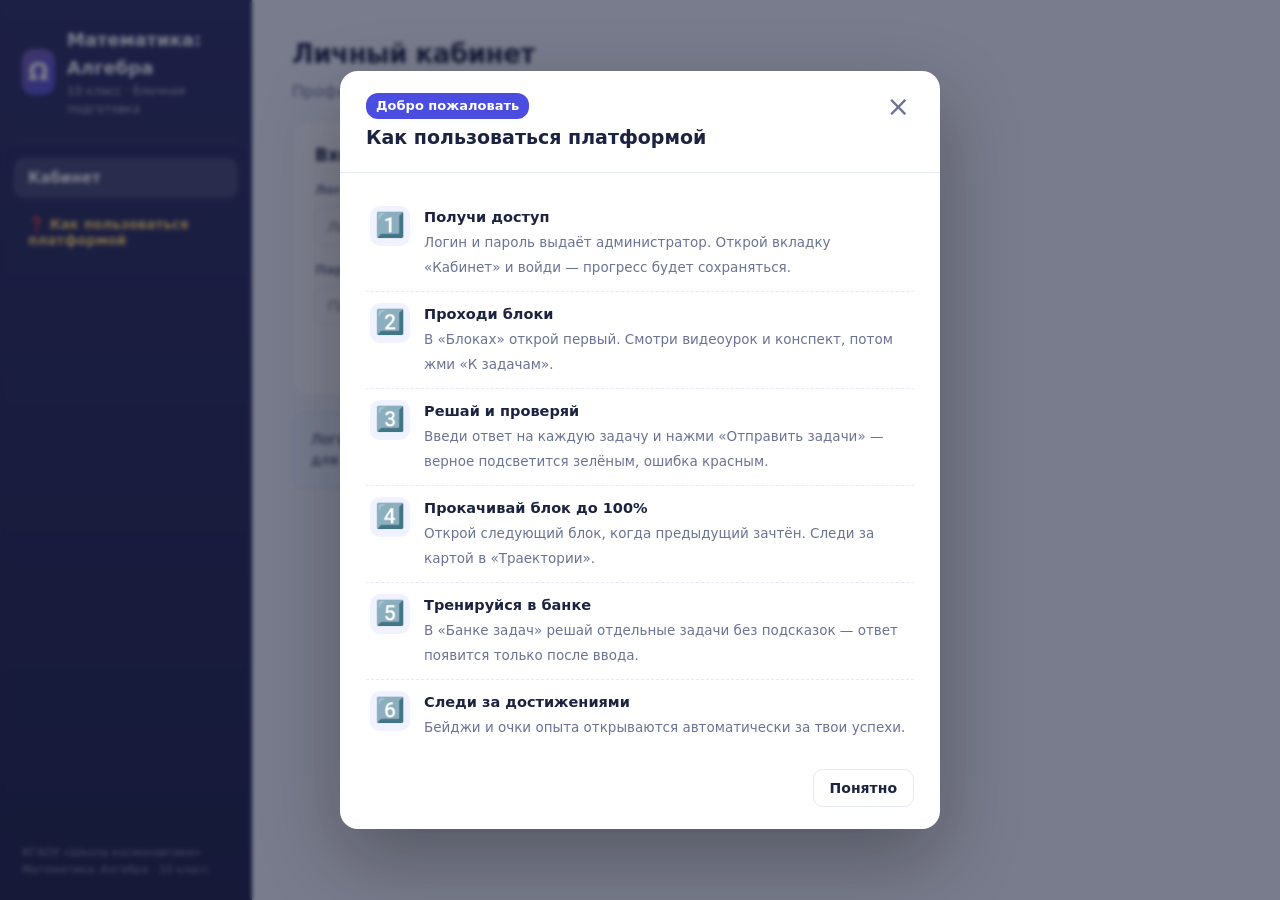
==== index.html @ 49d38276 "Олимпиадная математика 10 класс: полноценное офлайн-приложение" ====
﻿<!DOCTYPE html>
<html lang="ru">
<head>
<meta charset="UTF-8">
<meta name="viewport" content="width=device-width, initial-scale=1.0">
<title>Математика: Алгебра 10 класс — блочная олимпиадная подготовка</title>
<link rel="stylesheet" href="style.css">
<link rel="stylesheet" href="katex/katex.min.css">
</head>
<body>
<div class="app" id="app">

  <aside class="sidebar" id="sidebar">
    <div class="brand">
      <div class="brand-icon">Ω</div>
      <div>
        <div class="brand-title">Математика: Алгебра</div>
        <div class="brand-sub">10 класс · блочная подготовка</div>
      </div>
    </div>
    <nav class="nav">
      <button class="nav-btn" data-view="dashboard">Траектория</button>
      <button class="nav-btn" data-view="modules">Блоки</button>
      <button class="nav-btn" data-view="meeting" id="meeting-nav-btn">Блок с преподавателем</button>
      <button class="nav-btn" data-view="bank">Банк задач</button>
      <button class="nav-btn" data-view="kodifikator">Кодификатор ЕГЭ</button>
      <button class="nav-btn" data-view="classes" id="classes-nav-btn" style="display:none">Классы</button>
      <button class="nav-btn" data-view="mystats" id="mystats-nav-btn" style="display:none">Моя статистика</button>
      <button class="nav-btn" data-view="achievements">Достижения</button>
      <button class="nav-btn" data-view="profile">Кабинет</button>
      <button class="nav-help" id="nav-help-question">❓ Как пользоваться платформой</button>
    </nav>
    <div class="sidebar-foot" id="sb-user">КГАОУ «Школа космонавтики»<br>Математика: Алгебра · 10 класс</div>
  </aside>

  <main class="main" id="main">

    <!-- ТРАЕКТОРИЯ -->
    <section class="view active" id="view-dashboard">
      <div class="hero">
        <div class="hero-inner">
          <span class="hero-tag">Олимпиадная математика · 10 класс</span>
          <h1>Твой трек <span class="accent">к олимпиадам</span></h1>
          <p class="hero-sub" id="hero-sub">Блочная дистанционная подготовка к олимпиадам по математике: видеокурс, теория, задачи и достижения.</p>
          <div class="hero-actions">
            <button class="btn btn-primary" data-view-btn="modules">Открыть блоки</button>
            <button class="btn btn-ghost" data-view-btn="bank">Банк задач</button>
          </div>
        </div>
        <div class="hero-badges">
          <div class="stat"><b id="dash-xp">0</b><span>очков опыта</span></div>
          <div class="stat"><b id="dash-lvl">Обуч.</b><span>уровень трека</span></div>
          <div class="stat"><b id="dash-modules">0/4</b><span>блоков</span></div>
          <div class="stat"><b id="dash-ach">0</b><span>достижений</span></div>
        </div>
      </div>

      <!-- МИНИ-КАРТА -->
      <div class="panel">
        <h3>Карта олимпиадного трека</h3>
        <p class="muted" style="font-size:13px;margin-bottom:12px">Где ты сейчас. Зелёные — пройдены, оранжевый — текущий, серые — впереди.</p>
        <div id="minimap" class="minimap"></div>
      </div>

      <div class="dash-row">
        <div class="panel skill-panel">
          <h3>Кольца навыков</h3>
          <p class="muted" style="font-size:13px;margin-bottom:12px">Пять компетенций олимпиадника. Заполнение растёт от задач.</p>
          <div id="skill-rings"></div>
        </div>
        <div class="panel mastery-panel">
          <h3>Мастерство по блокам</h3>
          <p class="muted" style="font-size:13px;margin-bottom:12px">100% — блок зачтён.</p>
          <div id="dash-mastery"></div>
        </div>
      </div>

      <div class="panel">
        <h3>📄 Домашнее задание</h3>
        <div id="dash-homework" class="dash-homework"></div>
      </div>

      <div class="panel">
        <h3>Последние достижения</h3>
        <div id="dash-ach-list" class="dash-ach-list"></div>
      </div>
    </section>

    <!-- МОДУЛИ (сетка прямоугольников) -->
    <section class="view" id="view-modules">
      <div class="view-head-row">
        <div class="view-head">
          <h2>Олимпиадные блоки</h2>
          <p class="muted">Каждый блок: видеокурс с конспектом → задачи → автопроверка. Следующий открывается после «зачёта».</p>
        </div>
        <div class="head-actions">
          <button class="btn" id="module-reset" title="Сбросить прогресс трека">Сбросить прогресс</button>
        </div>
      </div>
      <div id="module-grid"></div>
    </section>

    <!-- РАБОЧАЯ ОБЛАСТЬ МОДУЛЯ -->
    <section class="view" id="view-module">
      <div class="module-workspace">
        <button class="btn btn-sm" id="mod-back">← Ко всем блокам</button>
        <div id="mod-head" class="mod-head"></div>
        <!-- ЭТАП 1: ВИДЕОУРОК -->
        <div id="mod-lesson" class="mod-lesson"></div>
        <!-- ЭТАП 2: ЗАДАЧИ -->
        <div id="mod-tasks" class="mod-tasks"></div>
      </div>
    </section>

    <!-- МОДУЛЬ С ПРЕПОДАВАТЕЛЕМ -->
    <section class="view" id="view-meeting">
      <div class="view-head">
        <h2>Блок с преподавателем</h2>
        <p class="muted">Звонок (телемост), интерактивная доска и учебные материалы — всё связано с текущей темой.</p>
      </div>

      <div class="meeting-layout">

        <!-- ЛЕВАЯ КОЛОНКА: созвон + доска -->
        <div class="meeting-left">
          <div class="panel">
            <h3>📞 Созвон с преподавателем</h3>
            <p class="muted" style="font-size:13px;margin-bottom:10px">Открой звонок в телемосте, а ниже используй интерактивную доску.</p>
            <div class="telemost-box">
              <div class="telemost-hero">
                <div class="th-icon">📹</div>
                <div class="th-title">Звонок в Яндекс.Телемосте</div>
                <div class="th-sub">Яндекс.Телемост не позволяет встраивать звонок в страницу, поэтому он открывается в отдельной вкладке.</div>
                <a class="btn btn-primary btn-lg" href="https://telemost.yandex.ru/j/64857306460563" target="_blank" rel="noopener">🔔 Открыть звонок</a>
              </div>
            </div>
          </div>

          <div class="panel" id="main-board-panel">
            <div class="bb-head">
              <div>
                <h3>🎨 Интерактивная доска</h3>
                <div class="muted" style="font-size:12.5px" id="bb-head-sub">Лист 1</div>
              </div>
              <div class="bb-actions">
                <button class="btn btn-sm bb-btn" id="bb-invert" title="Инвертировать доску (белая/тёмная)">🌗 Инверт</button>
                <button class="btn btn-sm bb-btn" id="bb-save">💾 Сохранить доску</button>
              </div>
            </div>

            <!-- Панель инструментов -->
            <div class="bb-toolbar">
              <button class="bb-tool active" data-tool="pen" title="Рисовать">✏️</button>
              <button class="bb-tool" data-tool="eraser" title="Стирать">🧽</button>
              <button class="bb-tool" data-tool="rect" title="Прямоугольник">▭</button>
              <button class="bb-tool" data-tool="ellipse" title="Овал">◯</button>
              <button class="bb-tool" data-tool="line" title="Линия">╱</button>
              <button class="bb-tool" data-tool="select" title="Выбрать картинку">🖼</button>
              <span class="bb-sep"></span>
              <button class="bb-tool" id="bb-addimg" title="Добавить картинку">➕🖼</button>
              <span class="bb-sep"></span>
              <input type="color" id="bb-color" value="#1c2340" title="Цвет маркера">
              <span class="bb-color-val" id="bb-color-val">#1c2340</span>
              <span class="bb-sep"></span>
              <button class="bb-tool" id="bb-new" title="Новый лист">📄</button>
              <button class="bb-tool" id="bb-undo" title="Отменить">↩️</button>
              <button class="bb-tool" id="bb-clear" title="Очистить лист">🗑</button>
              <input type="file" id="bb-imgfile" accept="image/*" hidden>
            </div>

            <!-- Листы -->
            <div class="bb-sheets" id="bb-sheets"></div>

            <!-- Холст -->
            <div class="bb-canvas-wrap">
              <canvas id="bb-canvas" width="1200" height="700"></canvas>
            </div>
          </div>
        </div>

        <!-- ПРАВАЯ КОЛОНКА: учебные материалы -->
        <div class="meeting-right">
          <div class="panel">
            <h3>📚 Учебные материалы</h3>
            <p class="muted" style="font-size:13px;margin-bottom:10px">Конспекты, листы и сохранённые доски по теме.</p>
            <div id="mmaterials-list" class="materials-list"></div>
          </div>
        </div>

      </div>
    </section>

    <!-- БАНК ЗАДАЧ -->
    <section class="view" id="view-bank">
      <div class="view-head-row">
        <div class="view-head">
          <h2>Банк олимпиадных задач</h2>
          <p class="muted">Решай задачи без подсказки, зарабатывай опыт. Ответы не показываются заранее.</p>
        </div>
        <div class="head-actions">
          <button class="btn btn-primary" id="bank-add">+ Добавить задачу</button>
        </div>
      </div>

      <div class="bank-summary">
        <div class="bs-block"><b id="statBase">0</b><span>База</span></div>
        <div class="bs-block"><b id="statActive">0</b><span>Актив</span></div>
        <div class="bs-block"><b id="statOlimp">0</b><span>Олимп</span></div>
        <div class="bs-block total"><b id="statSolved">0</b><span>решено верно</span></div>
      </div>

      <div class="bank-filters">
        <span>Блок:</span>
        <select id="bank-module-filter" class="filter-select">
          <option value="all">Все блоки</option>
        </select>
        <span class="fsep">Уровень:</span>
        <button class="chip active" data-lvla="all">Все</button>
        <button class="chip" data-lvla="base">База</button>
        <button class="chip" data-lvla="active">Актив</button>
        <button class="chip" data-lvla="olimp">Олимп</button>
      </div>
      <div id="bank-list"></div>
    </section>

    <!-- КОДИФИКАТОР ЕГЭ -->
    <section class="view" id="view-kodifikator">
      <div class="kod-hero">
        <div class="kod-hero-icon">📘</div>
        <div class="kod-hero-text">
          <h2>Кодификатор ЕГЭ по математике</h2>
          <p class="muted">Официальный кодификатор 2027 г. (ФИПИ). Изучай все формулы по темам и тренируй память на карточках-запоминалках.</p>
        </div>
      </div>
      <div class="kod-toolbar">
        <div class="kod-tabs" id="kod-tabs"></div>
      </div>
      <div id="kod-content"></div>
    </section>

    <!-- КЛАССЫ (учитель/админ) -->
    <section class="view" id="view-classes">
      <div class="view-head-row">
        <div class="view-head">
          <h2>Классы</h2>
          <p class="muted">Выбери класс или создай новый. Внутри — олимпиады, контрольные работы и статистика класса.</p>
        </div>
        <div class="head-actions">
          <button class="btn btn-primary" id="classes-add-btn">+ Создать класс</button>
        </div>
      </div>
      <div id="classes-body"></div>
    </section>

    <!-- Подвкладка КЛАССА: олимпиады / КР / статистика -->
    <section class="view" id="view-class">
      <div class="cl-topbar">
        <button class="btn btn-sm" id="cl-back">← Ко всем классам</button>
        <div>
          <h2 id="cl-title"></h2>
          <div class="muted" id="cl-sub" style="font-size:13px"></div>
        </div>
        <button class="btn btn-sm btn-ghost" id="cl-edit">Состав класса</button>
        <button class="btn btn-sm btn-danger" id="cl-del" style="background:#fdecea;color:#c0392b;border:1px solid #f3b7b0">🗑 Удалить класс</button>
      </div>
      <div id="cl-body" class="cl-body"></div>
    </section>

    <!-- МОЯ СТАТИСТИКА (ученик) -->
    <section class="view" id="view-mystats">
      <div class="view-head">
        <h2>Моя статистика</h2>
        <p class="muted">Твои результаты: олимпиады РСОШ, домашние задания и выполнение курса.</p>
      </div>
      <div id="mystats-body"></div>
    </section>

    <!-- ДОСТИЖЕНИЯ -->
    <section class="view" id="view-achievements">
      <div class="view-head-row">
        <div class="view-head">
          <h2>Достижения</h2>
          <p class="muted">Бейджи за успехи в треке. Открываются автоматически.</p>
        </div>
        <div class="head-actions">
          <button class="btn" id="ach-export">Экспорт</button>
          <button class="btn" id="ach-import">Импорт</button>
        </div>
      </div>
      <div id="ach-grid" class="ach-grid"></div>
      <input type="file" id="ach-file" accept=".json" hidden>
    </section>

    <!-- ЛИЧНЫЙ КАБИНЕТ -->
    <section class="view" id="view-profile">
      <div class="view-head">
        <h2>Личный кабинет</h2>
        <p class="muted">Профиль ученика. Данные хранятся локально в браузере.</p>
      </div>
      <div id="profile-body" class="profile-body"></div>
    </section>

    <!-- МОДАЛКА ТЕОРИИ -->
    <div class="modal" id="theory-modal" hidden>
      <div class="modal-box theory-box">
        <div class="modal-head">
          <div><span class="lesson-no" id="th-no"></span><h3 id="th-title"></h3><span class="lm-type" id="th-type"></span></div>
          <button class="modal-close" id="th-close">&times;</button>
        </div>
        <div class="modal-body" id="th-body"></div>
      </div>
    </div>

    <!-- МОДАЛКА ДОБАВЛЕНИЯ ЗАДАЧИ -->
    <div class="modal" id="task-modal" hidden>
      <div class="modal-box">
        <div class="modal-head"><h3>Добавить задачу в банк</h3><button class="modal-close" id="tm-close">&times;</button></div>
        <div class="modal-body">
          <form id="task-form">
            <div class="form-row"><label>Блок</label><select id="tf-module"></select></div>
            <div class="form-row"><label>Уровень</label><select id="tf-level"><option value="base">База</option><option value="active" selected>Актив</option><option value="olimp">Олимп</option></select></div>
            <div class="form-row"><label>Тип</label><select id="tf-type"><option value="calc">Расчётная</option><option value="test">Тест</option><option value="expert">Экспертная</option><option value="experiment">Эксперимент</option></select></div>
            <div class="form-row"><label>Условие</label><textarea id="tf-text" rows="3"></textarea></div>
            <div class="form-row" id="options-row" hidden><label>Варианты ответа (через «;»)</label><input id="tf-options"></div>
            <div class="form-row"><label>Ответ</label><input id="tf-answer"></div>
            <div class="form-row"><label>Решение</label><textarea id="tf-solution" rows="3"></textarea></div>
            <div class="form-actions"><button type="button" class="btn" id="tm-cancel">Отмена</button><button type="submit" class="btn btn-primary">Сохранить</button></div>
          </form>
        </div>
      </div>
    </div>

    <!-- МОДАЛКА ОНБОРДИНГА / "КАК ПОЛЬЗОВАТЬСЯ" -->
    <div class="modal" id="onboard-modal" hidden>
      <div class="modal-box onboard-box">
        <div class="modal-head">
          <div><span class="lesson-no">Добро пожаловать</span><h3>Как пользоваться платформой</h3></div>
          <button class="modal-close" id="ob-close">&times;</button>
        </div>
        <div class="modal-body">
          <div class="onboard-steps">
            <div class="ob-step"><div class="ob-icon">1️⃣</div><div class="ob-body"><b>Получи доступ</b><span>Логин и пароль выдаёт администратор. Открой вкладку «Кабинет» и войди — прогресс будет сохраняться.</span></div></div>
            <div class="ob-step"><div class="ob-icon">2️⃣</div><div class="ob-body"><b>Проходи блоки</b><span>В «Блоках» открой первый. Смотри видеоурок и конспект, потом жми «К задачам».</span></div></div>
            <div class="ob-step"><div class="ob-icon">3️⃣</div><div class="ob-body"><b>Решай и проверяй</b><span>Введи ответ на каждую задачу и нажми «Отправить задачи» — верное подсветится зелёным, ошибка красным.</span></div></div>
            <div class="ob-step"><div class="ob-icon">4️⃣</div><div class="ob-body"><b>Прокачивай блок до 100%</b><span>Открой следующий блок, когда предыдущий зачтён. Следи за картой в «Траектории».</span></div></div>
            <div class="ob-step"><div class="ob-icon">5️⃣</div><div class="ob-body"><b>Тренируйся в банке</b><span>В «Банке задач» решай отдельные задачи без подсказок — ответ появится только после ввода.</span></div></div>
            <div class="ob-step"><div class="ob-icon">6️⃣</div><div class="ob-body"><b>Следи за достижениями</b><span>Бейджи и очки опыта открываются автоматически за твои успехи.</span></div></div>
          </div>
          <div class="form-actions" style="margin-top:18px">
            <button class="btn" id="ob-skip">Понятно</button>
          </div>
        </div>
      </div>
    </div>

  </main>
</div>

<div id="toast" class="toast" hidden></div>

<script src="Каталог - Модули/data.js"></script>
<script src="Каталог - Теория/theory.js"></script>
<script src="Каталог - Видеоуроки/lessons.js"></script>
<script src="Каталог - Банк олимпиадных задач/bank.js"></script>
<script src="Каталог - Банк олимпиадных задач/bank-extra.js"></script>
<script src="kodifikator.js"></script>
<script src="Каталог - Сервер/xlsx.js"></script>
<script src="pdfkit/pdf-lib.bundle.js"></script>
<script src="pdfkit/fontkit.js"></script>
<script src="pdfkit/fizika8-font.js"></script>
<script src="pdfkit/pdf-gen.js"></script>
<script src="katex/katex.min.js"></script>
<script src="katex/auto-render.min.js"></script>
<script src="app.js"></script>
</body>
</html>
---- style.css ----
﻿:root{
  --bg:#f4f6fb;
  --card:#ffffff;
  --ink:#1c2340;
  --muted:#6b7394;
  --line:#e5e9f4;
  --primary:#4a4de0;
  --primary-2:#6c5ce7;
  --heat:#e8503a;
  --electro:#2f6fed;
  --good:#2f9e63;
  --gold:#f4a825;
  --shadow:0 10px 30px rgba(28,35,64,.08);
  --radius:16px;
}
*{box-sizing:border-box;margin:0;padding:0}
html{-webkit-text-size-adjust:100%}
body{font-family:"Segoe UI",system-ui,-apple-system,sans-serif;background:var(--bg);color:var(--ink);line-height:1.55}
button{font-family:inherit;cursor:pointer;border:none;background:none;color:inherit}

.app{display:flex;min-height:100vh}

/* -------- Sidebar -------- */
.sidebar{width:252px;flex:none;background:linear-gradient(180deg,#272a5c,#191c42);color:#fff;padding:22px 14px;display:flex;flex-direction:column;position:sticky;top:0;height:100vh}
.brand{display:flex;gap:12px;align-items:center;padding:4px 8px 20px;border-bottom:1px solid rgba(255,255,255,.12)}
.brand-icon{width:46px;height:46px;border-radius:12px;background:linear-gradient(135deg,#7d5ba6,#4a4de0);display:grid;place-items:center;font-size:24px;font-weight:700}
.brand-title{font-size:18px;font-weight:700}
.brand-sub{font-size:12px;opacity:.65}
.nav{display:flex;flex-direction:column;gap:4px;margin-top:18px;flex:1}
.nav-btn{text-align:left;padding:11px 14px;border-radius:10px;font-size:15px;color:#cdd2f0;transition:.15s;font-weight:500}
.nav-btn:hover{background:rgba(255,255,255,.06);color:#fff}
.nav-btn.active{background:rgba(255,255,255,.14);color:#fff;font-weight:600}
.sidebar-foot{font-size:11px;opacity:.5;padding:12px 8px 0}

/* -------- Main -------- */
.main{flex:1;padding:34px 40px;max-width:1200px}
.view{display:none;animation:fade .25s ease}
.view.active{display:block}
@keyframes fade{from{opacity:0;transform:translateY(6px)}to{opacity:1;transform:none}}

.view-head h2{font-size:26px;font-weight:800;letter-spacing:-.4px}
.view-head p{margin-top:6px;max-width:780px}
.muted{color:var(--muted)}
.view-head-row{display:flex;justify-content:space-between;align-items:flex-end;gap:20px;flex-wrap:wrap}
.head-actions{display:flex;gap:10px;flex-wrap:wrap}

/* -------- Buttons -------- */
.btn{background:#fff;border:1px solid var(--line);color:var(--ink);padding:10px 16px;border-radius:10px;font-size:14px;font-weight:600;transition:.15s}
.btn:hover{border-color:#c9cff0;background:#fafbff}
.btn-primary{background:linear-gradient(135deg,var(--primary),var(--primary-2));color:#fff;border:none}
.btn-primary:hover{filter:brightness(1.06);border:none}
.btn-ghost{background:transparent;border:none;color:var(--primary);font-weight:600}
.btn:disabled{opacity:.45;cursor:not-allowed}
.btn-sm{padding:6px 12px;font-size:13px}

/* -------- Hero / dashboard -------- */
.hero{background:linear-gradient(135deg,#343a7d,#4a4de0 55%,#7d5ba6);border-radius:22px;color:#fff;padding:38px;position:relative;overflow:hidden;box-shadow:var(--shadow)}
.hero::after{content:"";position:absolute;right:-60px;top:-60px;width:260px;height:260px;border-radius:50%;background:rgba(255,255,255,.10)}
.hero::before{content:"";position:absolute;right:40px;bottom:-90px;width:220px;height:220px;border-radius:50%;background:rgba(255,255,255,.06)}
.hero-inner{position:relative;z-index:2;max-width:640px}
.hero-tag{display:inline-block;font-size:12px;letter-spacing:.08em;text-transform:uppercase;background:rgba(255,255,255,.18);padding:5px 12px;border-radius:20px;margin-bottom:16px}
.hero h1{font-size:40px;font-weight:800;letter-spacing:-1px}
.hero .accent{color:#ffd76a}
.hero-sub{margin-top:12px;font-size:16px;opacity:.92}
.hero-actions{margin-top:24px;display:flex;gap:12px;flex-wrap:wrap}
.hero .btn{color:#fff}
.hero .btn-primary{background:#fff;color:var(--primary)}
.hero .btn-ghost{color:#fff;border-color:rgba(255,255,255,.5)}
.hero-badges{display:flex;gap:18px;margin-top:34px;flex-wrap:wrap;position:relative;z-index:2}
.stat{background:rgba(255,255,255,.12);border:1px solid rgba(255,255,255,.2);border-radius:14px;padding:10px 18px;text-align:center;min-width:78px}
.stat b{display:block;font-size:22px}
.stat span{font-size:12px;opacity:.85}

.panel{background:var(--card);border:1px solid var(--line);border-radius:var(--radius);padding:20px 22px;margin-top:18px}
.panel h3{font-size:17px;font-weight:800;margin-bottom:6px}
.dash-row{display:grid;grid-template-columns:1fr 1fr;gap:16px}
.dash-row .panel{width:auto}
.dash-ach-list{display:flex;flex-direction:column;gap:8px}
.dash-achievement{display:flex;gap:12px;align-items:center;background:#f7f8ff;border:1px solid var(--line);border-radius:12px;padding:10px 14px}
.dash-achievement .da-icon{font-size:24px}
.dash-achievement .da-name{font-weight:700}
.dash-achievement.locked{opacity:.5}

/* Skill rings */
.skill-rings{display:flex;flex-direction:column;gap:10px}
.skill-ring{display:flex;align-items:center;gap:12px}
.skill-ring .sr-icon{font-size:20px;width:28px}
.skill-ring .sr-name{width:130px;font-weight:600;font-size:14px}
.sr-bar{flex:1;background:#eef0ff;border-radius:10px;height:12px;overflow:hidden}
.sr-bar i{display:block;height:100%;border-radius:10px;transition:width .4s}
.sr-pct{width:44px;text-align:right;font-weight:700;font-size:13px;color:var(--muted)}

/* Mastery rows */
.mastery-list{display:flex;flex-direction:column;gap:8px}
.mastery-row{display:flex;align-items:center;gap:10px}
.mastery-row .m-icon{font-size:16px;width:22px}
.mastery-row .m-name{flex:1;font-size:13.5px;font-weight:600}
.mastery-row .m-bar{flex:1.4;background:#eef0ff;border-radius:10px;height:10px;overflow:hidden}
.mastery-row .m-bar i{display:block;height:100%;border-radius:10px;background:linear-gradient(90deg,var(--good),var(--electro))}
.mastery-row .m-pct{width:44px;text-align:right;font-weight:700;font-size:13px;color:var(--muted)}

/* -------- Module map -------- */
.mod-map{display:flex;flex-direction:column;gap:10px;margin-top:16px}
.mod-card{display:flex;gap:16px;align-items:center;background:var(--card);border:1px solid var(--line);border-top:5px solid;border-radius:var(--radius);padding:16px 20px;transition:.15s}
.mod-card.locked{opacity:.55;border-top-color:#cfd4ea;filter:grayscale(.35)}
.mod-card.active-mod{cursor:pointer}
.mod-card.active-mod:hover{transform:translateY(-2px);box-shadow:var(--shadow)}
.mod-card.complete{border-left:6px solid var(--good)}
.mod-icon{width:48px;height:48px;border-radius:12px;display:grid;place-items:center;font-size:24px;flex:none;color:#fff}
.mod-body{flex:1}
.mod-body h3{font-size:17px;display:flex;gap:10px;align-items:center}
.mod-no{font-size:12px;font-weight:700;color:#fff;background:#6b7394;border-radius:12px;padding:2px 9px}
.mod-body p{font-size:13.5px;color:var(--muted);margin-top:2px}
.mod-progress{margin-top:8px;display:flex;align-items:center;gap:10px;font-size:12.5px;color:var(--muted)}
.mod-progress .mp-bar{flex:1;max-width:220px;background:#eef0ff;border-radius:10px;height:9px;overflow:hidden}
.mod-progress .mp-bar i{display:block;height:100%;background:linear-gradient(90deg,var(--good),var(--electro));border-radius:10px}
.mod-lvla{display:flex;gap:6px}
.lvla-badge{font-size:12px;font-weight:700;padding:3px 9px;border-radius:12px;color:#fff}
.lvla-badge .lv-name{opacity:.85}
.mod-ops{display:flex;gap:8px;margin-left:8px}
.mod-ops .btn-mini{padding:7px 12px;font-size:12.5px;border:1px solid var(--line);border-radius:9px;background:#fff;font-weight:600}
.mod-ops .btn-mini:hover{border-color:var(--primary);color:var(--primary)}
.mod-ops .btn-mini:disabled{opacity:.4;cursor:not-allowed}
.mod-locked-note{font-size:12px;color:var(--muted);font-weight:600}
.bolt{position:relative}

/* -------- Р РµРґР°РєС‚РёСЂРѕРІР°РЅРёРµ РєРѕРЅС‚РµРЅС‚Р° (teacher/admin) -------- */
.lesson-editbar{display:flex;gap:8px;flex-wrap:wrap;margin-top:8px;justify-content:center}
.lesson-editbar .btn{margin-top:2px}
.conspect-editor{background:#fff;border:1px solid var(--line);border-radius:14px;padding:16px 18px;margin:14px 0;border-left:4px solid var(--gold)}
.conspect-editor h3{font-size:15px;margin-bottom:8px}
.ce-head{display:flex;justify-content:space-between;align-items:center;gap:10px;flex-wrap:wrap;margin-bottom:10px}
.ce-toolbar{display:flex;gap:6px;flex-wrap:wrap;background:#f4f6fb;border:1px solid var(--line);border-radius:10px;padding:8px;margin-bottom:10px}
.ce-tb{padding:6px 10px;border:1px solid var(--line);background:#fff;border-radius:8px;font-size:13px;font-weight:600;cursor:pointer;color:var(--ink);line-height:1.2}
.ce-tb:hover{border-color:var(--primary);background:#f0f2ff}
.ce-sep{width:1px;background:var(--line);margin:2px 4px}
.ce-grid{display:grid;grid-template-columns:1fr 1fr;gap:12px}
.conspect-editor textarea{width:100%;padding:10px 12px;border:1px solid var(--line);border-radius:9px;font-size:13.5px;font-family:ui-monospace,Consolas,monospace;min-height:280px;resize:vertical;line-height:1.5}
.conspect-editor textarea:focus{outline:2px solid #c9cff0;border-color:var(--primary)}
.ce-preview{border:1px dashed var(--line);border-radius:9px;padding:12px 14px;background:#fdfdff;overflow:auto;max-height:360px;font-size:14px}
.ce-help{background:#eef3ff;border:1px solid #d7e0ff;border-radius:10px;padding:10px 14px;margin:10px 0;font-size:13px;color:#33406e}
.ce-help ul{margin:6px 0 6px 18px}
.ce-help li{margin:3px 0}
.ce-help code{background:#fff;border:1px solid #d7e0ff;border-radius:5px;padding:1px 5px;font-size:12px}
/* РћС„РѕСЂРјР»РµРЅРёРµ РєРѕРЅСЃРїРµРєС‚Р° */
.conspect-body h3.cc-h{font-size:19px;margin:12px 0 8px;color:var(--ink)}
.conspect-body h4{font-size:16px;margin:10px 0 6px}
.conspect-body h5{font-size:14.5px;margin:8px 0 5px}
.conspect-body p{margin:6px 0;font-size:14.5px;color:#3a4263}
.conspect-body ul,.conspect-body ol{margin:6px 0 6px 22px;font-size:14.5px;color:#3a4263}
.conspect-body li{margin:3px 0}
.conspect-body hr{border:none;border-top:2px dashed var(--line);margin:12px 0}
.conspect-body mark{background:#fff3a3;padding:0 3px;border-radius:3px}
.conspect-body .cf{font-family:"Cambria Math","Times New Roman",serif;font-style:italic;background:#f0f2ff;border-radius:4px;padding:1px 6px;font-weight:600}
.conspect-body .cc-warn{background:#fff4e5;border-left:4px solid var(--gold);border-radius:8px;padding:9px 12px;margin:8px 0;font-weight:600;color:#7a4a00}
/* Р¦РІРµС‚РЅС‹Рµ Р±Р»РѕРєРё СѓСЂРѕРєР° */
.ce-blocks{align-items:center}
.ce-lbl{font-size:12.5px;font-weight:700;color:var(--muted);margin-right:2px}
.conspect-body .cc-block{border-radius:12px;padding:12px 16px;margin:10px 0;border:1px solid var(--line);background:#fbfcff}
.conspect-body .cc-block>p{margin:6px 0}
.conspect-body .cc-block:first-child>p:first-child{margin-top:0}
.conspect-body .cc-block:last-child>p:last-child{margin-bottom:0}
.conspect-body .cc-green{background:#eefbf3;border-color:#c4e6d3;border-left:4px solid #2f9e63}
.conspect-body .cc-blue{background:#eef4ff;border-color:#cfe0fa;border-left:4px solid #2f6fed}
.conspect-body .cc-yellow{background:#fffbe8;border-color:#f2e3a8;border-left:4px solid #e8b60c}
.conspect-body .cc-red{background:#fdeeee;border-color:#f4cccc;border-left:4px solid #d9432f}
.conspect-body .cc-violet{background:#f4effa;border-color:#ddcff0;border-left:4px solid #7d5ba6}
.conspect-body .cc-gray{background:#f4f5f8;border-color:#dfe3ec;border-left:4px solid #8a91a8}
.conspect-body .cc-note{background:#eef3ff;border-left:4px solid var(--electro);border-radius:8px;padding:9px 12px;margin:8px 0;color:#33406e}
.conspect-body .cc-img{max-width:100%;border-radius:8px;border:1px solid var(--line);margin:8px 0;display:block}
.conspect-body a{color:var(--primary);font-weight:600}
.conspect-body .cc-table{border-collapse:collapse;width:100%;margin:10px 0;font-size:14px;background:#fff}
.conspect-body .cc-table th,.conspect-body .cc-table td{border:1px solid var(--line);padding:7px 10px;text-align:left;vertical-align:middle}
.conspect-body .cc-table th{background:#f0f2ff;color:var(--ink);font-weight:700}
.conspect-body .cc-table tr.cc-th th{background:#eef4ff}
.conspect-body .cc-table .katex,.conspect-body .cc-table .katex-display{font-size:1.08em}
.subs-wrap{margin:14px 0 2px}
.subs-head{display:flex;align-items:center;justify-content:space-between;margin-bottom:10px}
.subs-title{margin:0;font-size:16px;font-weight:800;color:var(--ink)}
.subs-count{font-size:12px;color:var(--muted);background:#eef0ff;border-radius:12px;padding:2px 10px}
.subs-grid{display:grid;grid-template-columns:repeat(auto-fill,minmax(200px,1fr));gap:12px}
.sub-card{background:var(--card);border:1px solid var(--line);border-top:5px solid var(--primary,var(--electro));border-radius:12px;padding:14px;display:flex;flex-direction:column;gap:6px;cursor:pointer;transition:.15s;position:relative}
.sub-card:hover{transform:translateY(-2px);box-shadow:var(--shadow)}
.sub-card.active{border-color:var(--primary,var(--electro));box-shadow:0 0 0 3px rgba(47,111,237,.18)}
.sub-card .sc-top{display:flex;align-items:center;justify-content:space-between}
.sub-card .sc-icon{font-size:28px}
.sub-card .sc-open-tag{font-size:10.5px;font-weight:800;color:#fff;background:var(--good,var(--electro));border-radius:10px;padding:2px 8px}
.sub-card .sc-name{font-size:15px;font-weight:700;color:var(--ink);margin:0;line-height:1.25}
.sub-card .sc-desc{font-size:12.5px;color:var(--muted);flex:1}
.sub-card .sc-num{font-size:11px;font-weight:700;color:var(--primary,var(--electro))}
.sub-card .sub-count-badge{background:var(--primary,var(--electro))}
.sub-open-head{display:flex;align-items:center;gap:12px;margin:6px 0 12px;flex-wrap:wrap}
.sub-open-title{margin:0;font-size:18px;font-weight:800;color:var(--ink)}
.conspect-edit-top{margin:12px 0 0;display:flex}
.conspect-edit-top .btn{margin-left:auto}
@media(max-width:860px){ .ce-grid{grid-template-columns:1fr} }

/* -------- Bank -------- */
.bank-summary{display:grid;grid-template-columns:repeat(auto-fit,minmax(150px,1fr));gap:14px;margin:20px 0}
.bs-block{background:var(--card);border:1px solid var(--line);border-radius:14px;padding:16px;text-align:center}
.bs-block b{display:block;font-size:28px;color:var(--primary)}
.bs-block span{font-size:12px;color:var(--muted)}
.bs-block.total b{color:var(--good)}
.bs-block.total.ok b{color:var(--good)}
.bank-filters{display:flex;align-items:center;gap:8px;flex-wrap:wrap;margin-bottom:16px}
.bank-filters>span{color:var(--muted);font-size:14px}
.bank-filters .fsep{color:var(--muted);font-size:14px;margin-left:8px}
.filter-select{padding:7px 12px;border:1px solid var(--line);border-radius:20px;background:#fff;font-size:13.5px;font-weight:600;color:var(--primary);font-family:inherit;cursor:pointer;max-width:320px}
.filter-select:focus{outline:2px solid #c9cff0;border-color:var(--primary)}
.chip{padding:7px 14px;border-radius:20px;background:#fff;border:1px solid var(--line);font-size:13.5px;font-weight:600;color:var(--muted)}
.chip.active{background:#eef0ff;color:var(--primary);border-color:#c9cff0}
.bank-section{background:var(--card);border:1px solid var(--line);border-radius:var(--radius);padding:18px 20px;margin-bottom:20px}
.bank-section .bs-head{display:flex;align-items:center;gap:10px;border-left:4px solid;padding-left:12px;margin-bottom:14px}
.bank-section .bs-head h3{font-size:18px}
.bank-section .bs-dot{width:12px;height:12px;border-radius:50%;flex:none}
.task-card{background:var(--card);border:1px solid var(--line);border-radius:14px;padding:14px 16px;margin-bottom:12px}
.task-card.solved{border-left:5px solid var(--good)}
.task-card.wrong{border-left:5px solid var(--heat)}
.task-card .totop{display:flex;gap:8px;align-items:center;flex-wrap:wrap;margin-bottom:8px}
.level-badge{font-size:11.5px;font-weight:700;color:#fff;padding:3px 10px;border-radius:12px}
.type-tag{font-size:12px;color:var(--muted)}
.tc-module{font-size:12px;font-weight:700;color:var(--primary)}
.tc-text{font-size:15px;font-weight:500;margin:6px 0}
.tc-opts{display:flex;flex-wrap:wrap;gap:8px;margin:8px 0}
.tc-opts span{background:#f2f4fb;border-radius:8px;padding:5px 12px;font-size:14px}
.tc-ans{font-size:13.5px;color:var(--good);font-weight:600}
.state-tag{font-size:11px;font-weight:700;border-radius:10px;padding:2px 8px}
.state-ok{background:#e6f6ec;color:var(--good)}
.state-wrong{background:#fdeeee;color:var(--heat)}
.state-new{background:#eef0ff;color:var(--primary)}

/* -------- Modal -------- */
.modal{position:fixed;inset:0;background:rgba(20,24,50,.55);z-index:50;display:grid;place-items:center;padding:20px;backdrop-filter:blur(2px)}
.modal[hidden]{display:none}
.modal-box{background:#fff;border-radius:18px;max-width:820px;width:100%;max-height:90vh;display:flex;flex-direction:column;box-shadow:0 30px 80px rgba(0,0,0,.3)}
.modal-head{display:flex;justify-content:space-between;align-items:flex-start;gap:16px;padding:22px 26px;border-bottom:1px solid var(--line)}
.modal-head h3{font-size:19px;font-weight:800;line-height:1.3}
.modal-close{font-size:28px;line-height:1;color:var(--muted);font-weight:400;padding:0 4px;background:none}
.modal-close:hover{color:#000}
.modal-body{padding:22px 26px;overflow-y:auto}
.lesson-no{display:inline-block;font-size:13px;font-weight:700;color:#fff;background:var(--primary);padding:3px 10px;border-radius:12px;margin-bottom:6px}
.lm-type{font-size:12.5px;color:var(--muted);display:block;margin-top:4px}

/* Theory */
.th-level{margin-bottom:20px}
.th-level h4{font-size:15px;display:flex;align-items:center;gap:8px;margin-bottom:8px}
.th-points{font-size:14.5px;color:#3a4263;margin-left:4px}
.th-points li{margin:6px 0}
.formula-list{display:flex;flex-direction:column;gap:8px;margin-top:8px}
.formula{background:#f0f2ff;border-left:4px solid var(--primary);border-radius:8px;padding:8px 12px}
.formula .f{font-family:"Cambria Math","Times New Roman",serif;font-weight:700;font-size:14.5px}
.formula .fd{font-size:12.5px;color:var(--muted)}
.tricks{background:#eef3ff;border:1px solid #d7e0ff;border-radius:10px;padding:10px 14px;margin-top:8px;font-size:14px;color:#33406e}
.tricks b{color:var(--primary)}

/* Solve modal */
.solve-q{font-size:16px;font-weight:500;margin-bottom:14px}
.solve-type{font-size:13px;color:var(--muted)}
.solve-opts{display:flex;flex-direction:column;gap:8px;margin:12px 0}
.solve-opts .so{background:#f2f4fb;border:1px solid var(--line);border-radius:10px;padding:9px 12px;font-size:14.5px;cursor:pointer;display:flex;gap:8px;align-items:center}
.solve-opts .so:hover{border-color:var(--primary)}
.solve-opts .so.selected{border-color:var(--primary);background:#eef0ff}
.solve-ans{margin-top:12px}
.solve-ans label{font-size:13px;font-weight:700;color:var(--muted);display:block;margin-bottom:6px}
.solve-ans input{width:100%;padding:10px 12px;border:1px solid var(--line);border-radius:9px;font-size:15px}
.solve-ans input:focus{outline:2px solid #c9cff0;border-color:var(--primary)}
.solve-result{margin-top:14px;border-radius:12px;padding:14px 16px}
.solve-result.ok{background:#e6f6ec;border:1px solid #c4e6d3}
.solve-result.bad{background:#fdeeee;border:1px solid #f3c9c9}
.solve-result h4{margin-bottom:6px}
.solve-result .sr-line{margin:4px 0}
.solve-xp{margin-top:10px;font-size:14px;font-weight:700;color:var(--gold)}
.solve-actions{display:flex;justify-content:flex-end;gap:10px;margin-top:16px}

/* Olympiad */
.pattern-card{background:var(--card);border:1px solid var(--line);border-radius:var(--radius);padding:20px 24px;margin:18px 0}
.pattern-card h3{font-size:16px;margin-bottom:12px}
.pattern-row{display:flex;gap:12px;align-items:center;padding:6px 0;font-size:15px}
.pattern-row.scored{margin-top:8px;padding-top:12px;border-top:1px dashed var(--line)}
.p-badge{font-size:12px;font-weight:700;color:#fff;padding:4px 12px;border-radius:14px;min-width:110px;text-align:center;background:var(--electro)}
.olymp-actions{display:flex;gap:12px;flex-wrap:wrap;align-items:flex-end;margin-bottom:20px}
.kr-material{display:flex;flex-direction:column;gap:4px}
.kr-material label{font-size:12px;font-weight:700;color:var(--muted)}
.kr-material select{padding:8px 12px;border:1px solid var(--line);border-radius:9px;font-size:14px;background:#fff;color:var(--ink);font-family:inherit}
.olymp-output{padding:0}
.olymp-info{font-size:13px;color:var(--muted);margin-bottom:12px}
.olymp-done{background:#e6f6ec;border-radius:12px;padding:12px 16px;margin-bottom:14px}
.ol-tasks{display:flex;flex-direction:column;gap:10px}
.ol-task{background:var(--card);border:1px solid var(--line);border-radius:12px;padding:14px 16px}
.ol-task h4{display:flex;align-items:center;gap:8px;font-size:14.5px;margin-bottom:6px}
.ol-task .ol-q{margin:6px 0;font-size:14.5px}
.ol-task .ol-toggle{color:var(--primary);font-weight:600;font-size:13px}
.ol-sol{background:#f7f8ff;border-radius:8px;padding:10px 12px;margin-top:6px;font-size:14px}
.ol-sol b{color:var(--good)}

/* Achievements */
.ach-grid{display:grid;grid-template-columns:repeat(auto-fill,minmax(200px,1fr));gap:14px;margin-top:18px}
.ach-card{background:var(--card);border:1px solid var(--line);border-radius:14px;padding:18px;text-align:center;display:flex;flex-direction:column;align-items:center;gap:6px}
.ach-card .a-icon{font-size:34px}
.ach-card .a-name{font-weight:700;font-size:15px}
.ach-card .a-desc{font-size:12.5px;color:var(--muted);flex:1}
.ach-card.locked{opacity:.45;filter:grayscale(.5)}
.ach-card .a-xp{font-size:12px;color:var(--gold);font-weight:700}

/* Forms */
.form-row{margin-bottom:14px}
.form-row label{display:block;font-size:13px;font-weight:600;color:var(--muted);margin-bottom:6px}
.form-row input,.form-row select,.form-row textarea{width:100%;padding:10px 12px;border:1px solid var(--line);border-radius:9px;font-size:14px;font-family:inherit}
.form-row input:focus,.form-row select:focus,.form-row textarea:focus{outline:2px solid #c9cff0;border-color:var(--primary)}
.form-actions{display:flex;justify-content:flex-end;gap:10px;margin-top:8px}
.empty{text-align:center;padding:46px 20px;color:var(--muted)}
.empty .big{font-size:44px;display:block;margin-bottom:12px}
.note{background:#eef3ff;border:1px solid #d7e0ff;border-radius:12px;padding:14px 16px;font-size:14px;color:#33406e;margin:16px 0}

/* Toast */
.toast{position:fixed;bottom:26px;left:50%;transform:translateX(-50%);background:#1c2340;color:#fff;padding:13px 22px;border-radius:12px;font-size:14px;box-shadow:0 10px 30px rgba(0,0,0,.3);z-index:80}
.toast[hidden]{display:none}

/* -------- РњРѕРґСѓР»Рё: СЃРµС‚РєР° РїСЂСЏРјРѕСѓРіРѕР»СЊРЅРёРєРѕРІ -------- */
.module-grid{display:grid;grid-template-columns:repeat(auto-fill,minmax(250px,1fr));gap:16px;margin-top:18px}
.mod-tile{background:var(--card);border:1px solid var(--line);border-top:6px solid;border-radius:var(--radius);padding:18px;display:flex;flex-direction:column;gap:8px;position:relative;transition:.15s}
.mod-tile .mt-top{display:flex;justify-content:space-between;align-items:center}
.mod-tile .mt-no{font-size:12px;font-weight:800;color:#fff;background:#6b7394;border-radius:12px;padding:2px 9px}
.mod-tile .mt-icon{font-size:30px}
.mod-tile h3{font-size:16px;line-height:1.25}
.mod-tile .mt-desc{font-size:12.5px;color:var(--muted);flex:1}
.mod-tile .mt-prog{display:flex;align-items:center;gap:8px;font-size:12px;color:var(--muted)}
.mod-tile .mt-bar{flex:1;background:#eef0ff;border-radius:10px;height:9px;overflow:hidden}
.mod-tile .mt-bar i{display:block;height:100%;background:linear-gradient(90deg,var(--good),var(--electro))}
.mod-tile .mt-state{font-size:11.5px;font-weight:700}
.mod-tile.locked{opacity:.55;filter:grayscale(.4)}
.mod-tile.complete{border-left:6px solid var(--good)}
.mod-tile.available{cursor:pointer}
.mod-tile.available:hover{transform:translateY(-3px);box-shadow:var(--shadow)}
.mod-tile.active-now{border-color:var(--gold);box-shadow:0 0 0 3px rgba(244,168,37,.25)}
.mt-lvl-badges{display:flex;gap:5px}
.mt-lvl-badges span{font-size:10.5px;font-weight:700;color:#fff;border-radius:10px;padding:2px 8px}
.mt-action{margin-top:4px}
.lock-note{font-size:12px;color:var(--muted);font-weight:600}

/* -------- РўСЂР°РµРєС‚РѕСЂРёСЏ: РіРѕСЂРёР·РѕРЅС‚Р°Р»СЊРЅР°СЏ Р·РјРµР№РєР° -------- */
.minimap{width:100%;margin:6px auto 0;padding-bottom:8px}
.track-seg{display:flex;flex-direction:column;align-items:center;width:92px;flex:none}
.track-circle{width:54px;height:54px;border-radius:50%;display:grid;place-items:center;font-size:22px;border:3px solid var(--line);background:#fff;position:relative;transition:.2s}
.track-circle .tc-check{display:none}
.track-seg.done .track-circle{border-color:var(--good);background:var(--good);color:#fff}
.track-seg.done .track-circle .tci{display:none}
.track-seg.done .track-circle .tc-check{display:block}
.track-seg.now .track-circle{border-color:var(--gold);background:#fffbee;box-shadow:0 0 0 5px rgba(244,168,37,.22);animation:pulse 2s infinite}
.track-seg.later .track-circle{border-color:var(--line);background:#fafbff;opacity:.65}
.track-name{font-size:10.5px;font-weight:700;color:var(--muted);text-align:center;margin-top:4px;max-width:86px}
.track-seg.now .track-name{color:var(--gold)}
.track-seg.done .track-name{color:var(--good)}
.track-pct{font-size:9.5px;color:var(--muted);font-weight:600}
@keyframes pulse{0%,100%{box-shadow:0 0 0 5px rgba(244,168,37,.22)}50%{box-shadow:0 0 0 8px rgba(244,168,37,.12)}}
/* РєР°Р¶РґР°СЏ СЃС‚СЂРѕРєР° Р·РјРµР№РєРё */
.minimap .track-row{display:flex;align-items:center;justify-content:center;width:100%}
/* РґРѕСЂРѕР¶РєР°-СЃРІСЏР·СЊ РјРµР¶РґСѓ РєСЂСѓРіР°РјРё */
.track-link{height:2px;width:26px;flex:none;background:var(--line);border-radius:2px;margin-bottom:16px}
.track-link.done{background:var(--good)}
/* Р·РёРіР·Р°Рі РІ РєРѕРЅС†Рµ СЃС‚СЂРѕРєРё: РїРѕРІРѕСЂРѕС‚ РІРЅРёР· */
.track-seg.mm-turn .track-circle::after{content:"";position:absolute;left:50%;bottom:-24px;width:2px;height:16px;background:var(--line);transform:translateX(-50%)}
.track-seg.mm-turn.done .track-circle::after{background:var(--good)}

/* -------- РџРѕРґСЃРєР°Р·РєР° РЅР°Рґ РєСЂСѓР¶РєРѕРј Р·РјРµР№РєРё -------- */
.snake-wrap{width:100%;margin:0 auto;display:flex;justify-content:center}
.snake-tip{position:fixed;z-index:120;width:230px;background:#fff;border:1px solid var(--line);border-radius:12px;box-shadow:0 12px 34px rgba(28,35,64,.18);overflow:hidden;pointer-events:none}
.snake-tip .st-head{color:#fff;font-weight:700;font-size:13px;padding:8px 12px}
.snake-tip .st-body{padding:10px 12px;font-size:12.5px;color:#3a4263}
.snake-tip .st-stat{margin-top:8px;padding-top:8px;border-top:1px dashed var(--line);font-weight:700;color:var(--good);font-size:12px}

/* -------- РџР°РЅРµР»СЊ Р°РґРјРёРЅРёСЃС‚СЂР°С‚РѕСЂР° -------- */
.admin-class{border:1px solid var(--line);border-radius:12px;padding:12px 14px;margin:12px 0}
.admin-class .ac-head{display:flex;justify-content:space-between;align-items:center;margin-bottom:6px}
.admin-class .ac-student{display:flex;align-items:center;gap:10px;padding:5px 4px;border-bottom:1px solid #f0f2f8}
.admin-class .ac-student:last-child{border-bottom:none}
.admin-class .ac-student button{margin-left:auto}
.astat-class{margin:12px 0}

/* -------- Р”РѕРјР°С€РЅРµРµ Р·Р°РґР°РЅРёРµ -------- */
.dash-homework{display:flex;flex-direction:column;gap:8px}
.hw-item{background:#f7f8ff;border:1px solid var(--line);border-radius:12px;padding:12px 14px;margin:10px 0;transition:.15s}
.hw-item:hover{border-color:#c9d2ec;box-shadow:0 2px 8px rgba(28,35,64,.06)}
.hw-title{font-weight:700;font-size:14.5px;color:#2f365f}
.hw-meta{font-size:12px;color:var(--muted);margin:2px 0}
.hw-text{font-size:13.5px;color:#3a4263;margin-top:4px;line-height:1.55;white-space:pre-wrap}
.hw-head{display:flex;align-items:center;justify-content:space-between;gap:10px}
.hw-form{background:#fff;border:1px solid var(--line);border-radius:14px;padding:16px 18px;margin-top:12px}

/* -------- РћРЅР±РѕСЂРґРёРЅРі -------- */
.ob-step{display:flex;gap:14px;padding:11px 4px;border-bottom:1px dashed var(--line)}
.ob-step:last-child{border-bottom:none}
.ob-step .ob-icon{font-size:24px;flex:none;width:40px;height:40px;background:#f0f2ff;border-radius:10px;display:grid;place-items:center}
.ob-step .ob-body b{display:block;font-size:14.5px;margin-bottom:2px}
.ob-step .ob-body span{font-size:13.5px;color:var(--muted)}
.onboard-box{max-width:600px}

/* -------- Р‘Р°РЅРє Р·Р°РґР°С‡: СЃР°РјРѕСЃС‚РѕСЏС‚РµР»СЊРЅС‹Р№ С‚СЂРµРЅР°Р¶С‘СЂ -------- */
.btask{background:#fff;border:1px solid var(--line);border-radius:14px;padding:16px 18px;margin-bottom:12px}
.btask.b-ok{border-left:5px solid var(--good)}
.btask.b-bad{border-left:5px solid var(--heat)}
.btask .bt-top{display:flex;gap:8px;align-items:center;flex-wrap:wrap;margin-bottom:8px}
.btask .bt-q{font-size:15px;font-weight:500;margin-bottom:10px}
.btask .bt-ans{margin-top:8px}
.btask .bt-ans input{width:100%;padding:9px 12px;border:1px solid var(--line);border-radius:9px;font-size:14.5px}
.btask .bt-ans input:focus{outline:2px solid #c9cff0;border-color:var(--primary)}
.btask .bt-ans input:disabled{background:#f2f4fb;color:#6b7394}
.btask .bt-ans-flag{height:0}
.btask.b-bad .bt-ans input{border-color:var(--heat);background:#fff7f7}
.btask.b-ok .bt-ans input{border-color:var(--good);background:#f0faf4}
.btask .bt-opts{display:flex;flex-direction:column;gap:7px;margin-top:8px}
.btask .bt-opts .bo{background:#f2f4fb;border:1px solid var(--line);border-radius:9px;padding:8px 12px;font-size:14px;cursor:pointer}
.btask .bt-opts .bo:hover{border-color:var(--primary)}
.btask .bt-opts .bo.selected{border-color:var(--primary);background:#eef0ff;color:var(--primary);font-weight:600}
.btask .bt-opts .bo.correct{background:#e6f6ec;border-color:var(--good);color:var(--good)}
.btask .bt-opts .bo.incorrect{background:#fdeeee;border-color:var(--heat);color:var(--heat)}
.btask .bt-btnrow{margin-top:10px;display:flex;gap:8px;align-items:center}
.btask .bt-status{margin-top:8px;font-size:13.5px;font-weight:700}
.bt-state-ok{color:var(--good)}
.bt-state-bad{color:var(--heat)}
.btask .bt-correct{margin-top:8px;font-size:13.5px;font-weight:600;color:var(--good)}
.btask .bt-correct-val{background:#e6f6ec;border:1px solid #c4e6d3;border-radius:7px;padding:2px 8px;color:var(--good);font-weight:800;font-family:monospace;font-size:14px}
.btask .bt-ans-hint{margin-top:6px;font-size:12.5px;color:#6b7394}
.btask .bt-solution{margin-top:8px;background:#f7f8ff;border:1px solid var(--line);border-radius:9px;padding:9px 12px;font-size:14px;color:#3a4263}
.btask .bt-solution b{color:var(--good)}
.btask .bt-reveal{margin-top:8px;display:none}
.btask .bt-solbtn{color:var(--primary);font-weight:700;font-size:13px;margin-top:8px}
.nav-help{text-align:left;padding:10px 14px;border-radius:10px;font-size:13.5px;color:#ffd76a;background:none;border:none;margin-top:4px;font-weight:600}
.nav-help:hover{background:rgba(255,255,255,.08);color:#ffe89a}

/* -------- Р Р°Р±РѕС‡Р°СЏ РѕР±Р»Р°СЃС‚СЊ РјРѕРґСѓР»СЏ -------- */
.module-workspace{background:var(--card);border:1px solid var(--line);border-radius:var(--radius);padding:22px 26px;margin-top:16px}
#mod-back{margin-bottom:14px;color:var(--primary)}
.mod-head{display:flex;align-items:center;gap:14px;border-bottom:1px dashed var(--line);padding-bottom:14px;margin-bottom:16px}
.mod-head .mh-icon{width:54px;height:54px;border-radius:14px;display:grid;place-items:center;font-size:28px;color:#fff;flex:none}
.mod-head h2{font-size:22px}
.mod-head .mh-meta{font-size:13px;color:var(--muted)}
.mod-head .mh-state{margin-left:auto}

/* Р’РёРґРµРѕСѓСЂРѕРє */
.lesson-video-wrap{margin-bottom:16px}
.lesson-video{width:100%;aspect-ratio:16/9;background:#1b1e44;border-radius:14px;display:grid;place-items:center;color:#fff;overflow:hidden}
.lesson-video video{width:100%;height:100%;object-fit:contain}
.lv-placeholder{text-align:center;padding:30px}
.lv-placeholder .lv-ph{font-size:40px;display:block;margin-bottom:10px}
.lv-placeholder .lv-t{font-size:15px;font-weight:600;margin-bottom:6px}
.lv-placeholder .lv-s{font-size:13px;opacity:.8;max-width:360px}
.lesson-conspect{background:#f7f8ff;border:1px solid var(--line);border-radius:14px;padding:16px 18px;margin:14px 0}
.lesson-conspect h3{font-size:15px;margin-bottom:10px;color:var(--primary)}
.lesson-conspect ol{margin-left:20px;font-size:14px;color:#3a4263}
.lesson-conspect li{margin:4px 0}
.lesson-keys{font-size:14px;color:#3a4263;margin:6px 0 8px}
.lesson-keys li{margin:4px 0}
.lesson-example{background:#eef3ff;border:1px solid #d7e0ff;border-radius:12px;padding:12px 14px;margin-top:12px;font-size:14px}
.lesson-example b{color:var(--primary)}
.lesson-example .le-a{color:var(--good);font-weight:700}
.stage-gate{display:flex;justify-content:center;margin:18px 0 4px}
.stage-gate .btn-lg{padding:14px 30px;font-size:16px;border-radius:12px}
.lock-gate{text-align:center;color:var(--muted);font-size:14px;padding:14px}

/* Р—Р°РґР°С‡Рё РјРѕРґСѓР»СЏ (Р±РµР· РѕС‚РІРµС‚РѕРІ) */
.mod-tasks{display:flex;flex-direction:column;gap:16px}
.mod-tasks .mt-title{font-size:16px;font-weight:800;margin-bottom:4px}
.mod-tasks .mt-sub{font-size:13px;color:var(--muted);margin-bottom:12px}
.ans-hint{font-size:13.5px;line-height:1.5;color:#3a4468;background:#eef1fb;border:1px solid #d8def4;border-radius:12px;padding:11px 14px;margin-bottom:14px}
.ans-hint code{background:#fff;border:1px solid #dce2f5;border-radius:6px;padding:1px 6px;font-size:12.5px;color:#234}
.wtask{background:#fff;border:1px solid var(--line);border-radius:14px;padding:16px 18px}
.wtask.w-ok{border-left:5px solid var(--good);background:#fbfefc}
.wtask.w-bad{border-left:5px solid var(--heat);background:#fffafa}
.wtask .wt-top{display:flex;gap:8px;align-items:center;flex-wrap:wrap;margin-bottom:8px}
.wtask .wt-q{font-size:15px;font-weight:500;margin-bottom:10px}
.wtask .wt-input{margin-top:8px}
.wtask .wt-input label{font-size:12.5px;font-weight:700;color:var(--muted);display:block;margin-bottom:5px}
.wtask .wt-input input{width:100%;padding:9px 12px;border:1px solid var(--line);border-radius:9px;font-size:14.5px}
.wtask .wt-input input:focus{outline:2px solid #c9cff0;border-color:var(--primary)}
.wtask .wt-input input:disabled{background:#f2f4fb;color:#6b7394}
.wtask .wt-opts{display:flex;flex-direction:column;gap:7px;margin-top:8px}
.wtask .wt-opts .wo{background:#f2f4fb;border:1px solid var(--line);border-radius:9px;padding:8px 12px;font-size:14px;cursor:pointer}
.wtask .wt-opts .wo:hover{border-color:var(--primary)}
.wtask .wt-opts .wo.selected{border-color:var(--primary);background:#eef0ff;color:var(--primary);font-weight:600}
.wtask .wt-opts .wo.correct{background:#e6f6ec;border-color:var(--good);color:var(--good)}
.wtask .wt-opts .wo.incorrect{background:#fdeeee;border-color:var(--heat);color:var(--heat)}
.wtask .wt-status{margin-top:10px;font-size:13.5px;font-weight:600}
.wt-status.ok{color:var(--good)}
.wt-status.bad{color:var(--heat)}
.wt-status.info{color:var(--muted)}
/* -------- Кодификатор ЕГЭ -------- */
.kod-toolbar{margin-bottom:14px}
.kod-hero{display:flex;gap:14px;align-items:center;background:linear-gradient(135deg,#f0f2fb,#eef0ff);border:1px solid var(--line);border-radius:16px;padding:18px 20px;margin-bottom:16px}
.kod-hero-icon{flex:0 0 52px;width:52px;height:52px;background:#fff;border:1px solid var(--line);border-radius:14px;display:flex;align-items:center;justify-content:center;font-size:26px;box-shadow:0 2px 8px rgba(28,35,64,.06)}
.kod-hero-text h2{margin:0 0 6px;font-size:20px}
.kod-hero-text .muted{margin:0;font-size:13.5px}
.kod-tabs{display:flex;gap:8px;flex-wrap:wrap}
.kod-tab{background:#eef1fb;border:1px solid var(--line);border-radius:10px;padding:8px 14px;font-weight:600;cursor:pointer}
.kod-tab.active{background:var(--primary);color:#fff;border-color:var(--primary)}
.kod-intro{background:#f7f8ff;border:1px solid var(--line);border-radius:12px;padding:12px 14px;font-size:13.5px;color:#3a4263;margin-bottom:14px}
.kod-theme{background:#fff;border:1px solid var(--line);border-radius:14px;padding:14px 16px;margin-bottom:12px}
.kod-theme h3{font-size:16px;margin:0 0 8px;display:flex;align-items:center;gap:8px;flex-wrap:wrap}
.kod-th-btn{background:none;border:none;font-size:16px;font-weight:800;color:var(--primary);cursor:pointer;text-align:left;padding:0}
.kod-count{font-size:12.5px;color:var(--muted);font-weight:600}
.kod-elems-title{font-size:13px;font-weight:700;color:#141b33;margin:16px 0 8px;display:flex;align-items:center;gap:6px}
.kod-elems{display:flex;flex-wrap:wrap;gap:6px;padding-top:2px}
.kod-elem{background:#eef1fb;border:1px solid #d8def4;border-radius:8px;padding:4px 9px;font-size:12.5px;color:#3a4468}
.kod-chiprow{display:grid;grid-template-columns:repeat(auto-fill,minmax(220px,1fr));gap:8px;margin-bottom:16px}
.kod-chip{background:#fff;border:1px solid var(--line);border-radius:11px;padding:10px 13px;font-size:13.5px;font-weight:600;cursor:pointer;text-align:left;display:flex;align-items:center;gap:9px;transition:all .15s;box-shadow:0 1px 3px rgba(28,35,64,.04)}
.kod-chip:hover{border-color:var(--primary);background:#f6f7ff}
.kod-chip.active{background:var(--primary);color:#fff;border-color:var(--primary)}
.kod-chip .kod-chip-icon{flex:0 0 auto;font-size:17px;width:26px;text-align:center}
.kod-formula-block{background:#fff;border:1px solid var(--line);border-radius:16px;padding:16px 18px;margin-bottom:16px;box-shadow:0 1px 6px rgba(28,35,64,.05)}
.kod-fblock-head{display:flex;align-items:center;gap:10px;margin-bottom:12px}
.kod-fblock-icon{font-size:22px;width:38px;height:38px;display:flex;align-items:center;justify-content:center;background:#f0f2fb;border-radius:10px}
.kod-formula-block h3{font-size:17px;margin:0;flex:1}
.kod-formula-block .kod-count{font-size:12.5px;color:var(--muted);font-weight:600;background:#f2f4fb;padding:3px 9px;border-radius:20px}
.kod-flist{display:flex;flex-direction:column;gap:8px}
.kod-frow{display:flex;gap:10px;align-items:flex-start}
.kod-fnum{flex:0 0 22px;height:22px;margin-top:2px;background:#eef1fb;color:var(--muted);border-radius:7px;font-size:12px;font-weight:700;display:flex;align-items:center;justify-content:center}
.kod-fcells{flex:1;display:flex;flex-direction:column;gap:6px;border:1px solid #e7ebf7;border-radius:12px;padding:10px 14px}
.kod-fcells:hover{border-color:var(--primary)}
.kod-fq{font-size:15px;color:#3a4468;line-height:1.6}
.kod-fa{font-size:16px;font-weight:700;color:var(--good);background:#f0faf4;border-radius:8px;padding:6px 12px}
.kod-card{perspective:1200px;cursor:pointer;user-select:none;margin:0 auto;max-width:680px}
.kod-card-inner{position:relative;width:100%;min-height:220px;transition:transform .5s;transform-style:preserve-3d}
.kod-card.flipped .kod-card-inner{transform:rotateY(180deg)}
.kod-card-face{position:absolute;inset:0;backface-visibility:hidden;-webkit-backface-visibility:hidden;border-radius:16px;padding:26px;display:flex;flex-direction:column;align-items:center;justify-content:center;box-shadow:0 2px 14px rgba(28,35,64,.10)}
.kod-card-front{background:#fff;border:1px solid var(--line);gap:12px}
.kod-card-back{background:#eef0ff;border:1px solid var(--primary);transform:rotateY(180deg)}
.kod-q{color:#1c2340;font-weight:600;font-size:18px;text-align:center}
.kod-a{color:var(--good);font-weight:700;font-size:18px;text-align:center;line-height:1.6}
.kod-tip{color:var(--muted);font-size:12.5px;font-weight:600}
.kod-prog{color:var(--muted);font-size:13px;font-weight:600;margin-left:auto}
.kod-cardtool{margin-bottom:10px}
.wtask .wt-feedback{margin-top:8px;font-size:13.5px;color:var(--muted)}
.wtask .wt-answer{margin-top:8px;background:#fff7e6;border:1px solid #f4dfab;border-radius:9px;padding:9px 12px;font-size:14px}
.wtask .wt-answer b{color:var(--heat)}
.wtask .wt-answer .was{color:var(--ink);display:block;margin-top:4px}
.submit-bar{display:flex;gap:12px;align-items:center;justify-content:flex-end;margin-top:18px;padding-top:14px;border-top:1px dashed var(--line)}
.submit-bar .sb-hint{font-size:13px;color:var(--muted);flex:1}
.result-banner{margin-top:14px;border-radius:12px;padding:14px 16px}
.result-banner.rb-ok{background:#e6f6ec;border:1px solid #c4e6d3}
.result-banner.rb-part{background:#fffbee;border:1px solid #f4dfab}
.result-banner h4{margin-bottom:6px}

/* -------- Р›РёС‡РЅС‹Р№ РєР°Р±РёРЅРµС‚ -------- */
.profile-body{max-width:640px}
.profile-card{background:var(--card);border:1px solid var(--line);border-radius:var(--radius);padding:20px 22px;margin-top:16px}
.profile-card h3{font-size:17px;margin-bottom:12px}
.profile-row{margin-bottom:14px}
.profile-row label{display:block;font-size:13px;font-weight:600;color:var(--muted);margin-bottom:6px}
.profile-row input{padding:10px 12px;border:1px solid var(--line);border-radius:9px;font-size:15px;width:100%}
.profile-row input:focus{outline:2px solid #c9cff0;border-color:var(--primary)}
.profile-banner{background:#eef6ff;border:1px solid #cfe2fa;border-radius:12px;padding:16px 18px;margin-top:16px;font-size:14px}
.stats-grid{display:grid;grid-template-columns:repeat(auto-fit,minmax(130px,1fr));gap:12px;margin-top:12px}
.stat-cell{background:#f7f8ff;border:1px solid var(--line);border-radius:12px;padding:12px;text-align:center}
.stat-cell b{display:block;font-size:22px;color:var(--primary)}
.stat-cell span{font-size:12px;color:var(--muted)}

/* -------- Р”РѕСЃС‚РёР¶РµРЅРёСЏ: РїСЂСЏРјРѕСѓРіРѕР»СЊРЅРёРєРё -------- */
.ach-grid{display:grid;grid-template-columns:repeat(auto-fill,minmax(200px,1fr));gap:14px;margin-top:18px}
.ach-card{background:var(--card);border:1px solid var(--line);border-radius:14px;padding:18px;text-align:center;display:flex;flex-direction:column;align-items:center;gap:6px}
.ach-card .a-icon{font-size:34px}
.ach-card .a-name{font-weight:700;font-size:15px}
.ach-card .a-desc{font-size:12.5px;color:var(--muted);flex:1}
.ach-card.locked{opacity:.45;filter:grayscale(.5)}
.ach-card .a-xp{font-size:12px;color:var(--gold);font-weight:700}

/* -------- РњРѕРґСѓР»СЊ СЃ РїСЂРµРїРѕРґР°РІР°С‚РµР»РµРј: СЃРѕР·РІРѕРЅ, РґРѕСЃРєР°, РјР°С‚РµСЂРёР°Р»С‹ -------- */
.meeting-layout{display:grid;grid-template-columns:1fr 320px;gap:18px;margin-top:16px;align-items:start}
.meeting-left{display:flex;flex-direction:column;gap:18px}
.meeting-right{display:flex;flex-direction:column;gap:18px;position:sticky;top:16px}
.telemost-box{background:var(--bg);border:1px solid var(--line);border-radius:14px;overflow:hidden}
#telemost-frame{width:100%;height:340px;border:none;display:block;background:#1b1e44}
.telemost-hero{display:flex;flex-direction:column;align-items:center;justify-content:center;gap:8px;padding:34px 24px;text-align:center;background:linear-gradient(135deg,#f0f2ff,#eef6ff);min-height:220px}
.telemost-hero .th-icon{font-size:44px}
.telemost-hero .th-title{font-size:17px;font-weight:800}
.telemost-hero .th-sub{font-size:13px;color:var(--muted);max-width:360px;margin-bottom:6px}
.mi-actions{display:flex;align-items:center;gap:8px;margin-top:4px;flex-wrap:wrap}
.mi-actions .mi-open,.mi-actions .mi-del{display:inline-flex;align-items:center;gap:4px;padding:5px 10px;border-radius:8px;font-size:12.5px;font-weight:700;line-height:1;border:1px solid var(--line);background:#fff;cursor:pointer;white-space:nowrap}
.mi-actions .mi-open{color:var(--primary)}
.mi-actions .mi-open:hover{border-color:var(--primary);background:#f0f2ff}
.mi-actions .mi-del{color:var(--heat)}
.mi-actions .mi-del:hover{border-color:var(--heat);background:#fdeeee}

/* Р”РѕСЃРєР° */
.bb-head{display:flex;justify-content:space-between;align-items:flex-start;gap:10px;flex-wrap:wrap;margin-bottom:10px}
.bb-actions{display:flex;gap:8px}
.bb-btn{background:var(--primary);color:#fff;border:none}
.bb-btn:hover{filter:brightness(1.08)}
.bb-toolbar{display:flex;align-items:center;gap:6px;flex-wrap:wrap;background:#f4f6fb;border:1px solid var(--line);border-radius:12px;padding:8px 10px;margin-bottom:10px}
.bb-tool{width:38px;height:38px;border-radius:9px;background:#fff;border:1px solid var(--line);font-size:18px;display:grid;place-items:center;transition:.12s}
.bb-tool:hover{border-color:var(--primary);background:#f0f2ff}
.bb-tool.active{background:var(--primary);color:#fff;border-color:var(--primary)}
.bb-sep{width:1px;height:26px;background:var(--line);margin:0 4px}
#bb-color{width:40px;height:38px;border:1px solid var(--line);border-radius:9px;padding:2px;background:#fff;cursor:pointer}
.bb-color-val{font-size:12px;font-weight:600;color:var(--muted);font-family:monospace}
.bb-sheets{display:flex;gap:8px;flex-wrap:wrap;margin-bottom:10px}
.bb-sheet{min-width:46px;padding:8px 12px;background:#fff;border:1px solid var(--line);border-radius:9px;font-size:12.5px;font-weight:600;color:var(--muted)}
.bb-sheet.active{background:var(--primary);color:#fff;border-color:var(--primary)}
.bb-canvas-wrap{background:#fff;border:1px solid var(--line);border-radius:14px;overflow:auto;position:relative;min-height:420px}
#bb-canvas{display:block;width:100%;height:auto;cursor:crosshair;touch-action:none;background:#fff}
.bb-canvas-wrap.dark{background:#1b1e44}
.bb-canvas-wrap.dark #bb-canvas{background:#1b1e44}

/* РњР°С‚РµСЂРёР°Р»С‹ */
.materials-list{display:flex;flex-direction:column;gap:10px}
.material-item{background:#f7f8ff;border:1px solid var(--line);border-radius:12px;padding:12px 14px;display:flex;flex-direction:column;gap:6px}
.material-item .mi-top{display:flex;justify-content:space-between;align-items:center;gap:8px}
.material-item .mi-title{font-weight:700;font-size:14px}
.material-item .mi-type{font-size:11.5px;font-weight:700;color:#fff;background:var(--electro);border-radius:10px;padding:2px 8px}
.material-item .mi-meta{font-size:12px;color:var(--muted)}
.material-item .mi-open{font-size:12.5px;color:var(--primary);font-weight:700;cursor:pointer}
.material-item .mi-img{width:100%;border-radius:8px;border:1px solid var(--line);margin-top:4px}

@media(max-width:1040px){
  .meeting-layout{grid-template-columns:1fr}
  .meeting-right{position:static}
}

@media(max-width:860px){
  .app{flex-direction:column}
  .sidebar{width:100%;height:auto;position:static;flex-direction:row;align-items:center;flex-wrap:wrap;padding:12px}
  .nav{flex-direction:row;flex-wrap:wrap;margin-top:10px;gap:4px}
  .nav-btn{padding:8px 12px;font-size:13.5px}
  .brand{border:none;padding:0}
  .brand-sub{display:none}
  .sidebar-foot{display:none}
  .main{padding:22px 16px}
  .hero{padding:26px}
  .hero h1{font-size:30px}
  .hero-badges{gap:10px}
  .hero .stat{min-width:62px;padding:8px 12px}
  .stat b{font-size:18px}
  .view-head h2{font-size:22px}
  .view-head-row{flex-direction:column;align-items:flex-start}
  .modal-box{max-height:94vh}
  .dash-row{grid-template-columns:1fr}
}

/* -------- Вкладка «Олимпиады» (РСОШ по математике) -------- */
.olimp-class-head{font-size:15px;color:var(--ink);margin-bottom:8px}
.olimp-legend{display:flex;align-items:center;gap:8px;flex-wrap:wrap;margin:4px 0 14px}
.olimp-lvl-chip{display:inline-flex;align-items:center;justify-content:center;padding:2px 9px;border-radius:999px;font-size:12px;font-weight:700;color:#fff;line-height:1.4}
.clvl-i{background:var(--gold)}
.clvl-ii{background:var(--electro)}
.clvl-iii{background:var(--good)}
.clvl-mp{background:#8e4fd0}
.olimp-lvl-chip.clvl-i,.olimp-lvl-chip.clvl-ii,.olimp-lvl-chip.clvl-iii,.olimp-lvl-chip.clvl-mp{box-shadow:0 1px 2px rgba(0,0,0,.12)}
.olimp-scroll{overflow:auto;margin-top:6px;max-height:620px;border:1px solid var(--line);border-radius:14px;background:#fff;box-shadow:0 2px 8px rgba(28,35,64,.04)}
.olimp-table{border-collapse:separate;border-spacing:0;width:100%;font-size:13px;min-width:900px}
.olimp-table thead{position:sticky;top:0;z-index:5}
.olimp-table th{background:linear-gradient(180deg,#f4f6fc,#ecEFF8);padding:10px 10px;border-bottom:2px solid #dfe4f0;vertical-align:top;text-align:center;font-size:11px;letter-spacing:.3px;color:#55608a;text-transform:uppercase}
.olimp-table th:first-child{border-top-left-radius:13px}
.olimp-table th:last-child{border-top-right-radius:13px}
.olimp-table th .ol-th-name{font-weight:700;font-size:12px;line-height:1.35;margin-top:4px;color:#2a3157;text-transform:none;letter-spacing:0}
.olimp-table th.ol-th-1{background:linear-gradient(180deg,#fff5e0,#ffeccb)}
.olimp-table th.ol-th-2{background:linear-gradient(180deg,#eaf1ff,#deeaff)}
.olimp-table th.ol-th-3{background:linear-gradient(180deg,#e8f8f0,#d9f1e5)}
.olimp-table .ol-th-total{min-width:76px}
.olimp-table td{padding:8px 10px;border-bottom:1px solid #f0f2f8;text-align:center;vertical-align:middle;background:#fff;transition:background .12s}
.olimp-table tbody tr{transition:transform .1s}
.olimp-table tbody tr:hover td{background:#f7f9ff}
.olimp-table tbody tr:nth-child(even) td{background:#fbfcff}
.olimp-table tbody tr:nth-child(even):hover td{background:#f5f8ff}
.olimp-table td.ol-td-name{text-align:left;font-weight:600;color:#2f365f;white-space:nowrap;min-width:190px;position:sticky;left:0;background:#fff;box-shadow:1px 0 0 #eef0f6;z-index:1}
.olimp-table tbody tr:nth-child(even) td.ol-td-name{background:#fbfcff}
.olimp-table tbody tr:hover td.ol-td-name{background:#f4f7ff}
.olimp-table td.ol-td-total, .olimp-table th.ol-th-total{font-weight:700;color:var(--primary)}
.olimp-table tbody tr:last-child td{border-bottom:none}
.ol-heart{font-size:17px;line-height:1;padding:2px 4px;transition:.12s;opacity:.6;background:transparent;border:none;cursor:pointer}
.ol-heart:hover{opacity:1;transform:scale(1.18)}
.ol-heart.on{opacity:1;transform:scale(1.06);text-shadow:0 1px 3px rgba(232,80,58,.3)}

/* -------- Подвкладка «Классы» (учитель/админ) -------- */
.class-tile{min-height:150px}
.class-teacher-line{font-size:12px;color:var(--muted);font-weight:600}
.class-open-tag{display:inline-flex;align-items:center;color:var(--primary);font-weight:700;font-size:13px}
.class-tile-new{border-style:dashed;background:#f8faf8}
.cl-topbar{display:flex;align-items:center;gap:14px;margin-bottom:14px;flex-wrap:wrap}
.cl-topbar h2{margin:0;font-size:22px}
.cl-topbar .btn{margin-left:auto}
.cl-tabs{display:grid;grid-template-columns:repeat(auto-fill,minmax(210px,1fr));gap:12px;margin-bottom:16px}
.cl-tab-card{cursor:pointer;transition:.15s}
.cl-tab-card.active{border-color:var(--primary);box-shadow:0 0 0 3px rgba(47,111,237,.15)}
.cl-tab-card:hover{transform:translateY(-2px);box-shadow:var(--shadow)}
.cl-subtabs{display:grid;grid-template-columns:repeat(auto-fill,minmax(200px,1fr));gap:12px;margin-bottom:16px}
.cl-kr-card{cursor:pointer;transition:.15s}
.cl-kr-card.active{border-color:var(--good);box-shadow:0 0 0 3px rgba(47,158,99,.15)}
.cl-body{margin-top:6px}
.cl-comp-panel{margin-bottom:12px}
.cl-body .panel{margin-top:12px}
.ck-qlist{display:flex;flex-direction:column;gap:10px;margin-top:12px}
.mini-bar{display:inline-block;width:90px;height:8px;background:#eef0ff;border-radius:8px;overflow:hidden;vertical-align:middle}
.mini-bar i{display:block;height:100%;background:linear-gradient(90deg,var(--good),var(--electro))}
.modpct{font-weight:700;font-size:13px}
.astat-table-wrap{overflow:auto;margin-top:6px;max-height:560px;border:1px solid var(--line);border-radius:14px;background:#fff;box-shadow:0 2px 8px rgba(28,35,64,.04)}
.astat-table{border-collapse:separate;border-spacing:0;width:100%;font-size:13px}
.astat-table thead{position:sticky;top:0;z-index:5}
.astat-table th{background:linear-gradient(180deg,#f4f6fc,#eceff8);color:#55608a;font-weight:700;white-space:nowrap;padding:9px 12px;border-bottom:2px solid #dfe4f0;text-align:left;font-size:11.5px;letter-spacing:.3px;text-transform:uppercase}
.astat-table th:first-child{border-top-left-radius:13px}
.astat-table th:last-child{border-top-right-radius:13px}
.astat-table td{padding:8px 12px;border-bottom:1px solid #f0f2f8;text-align:left;background:#fff}
.astat-table tbody tr{transition:background .12s}
.astat-table tbody tr:hover td{background:#f7f9ff}
.astat-table tbody tr:nth-child(even) td{background:#fbfcff}
.astat-table tbody tr:nth-child(even):hover td{background:#f5f8ff}
.astat-table tbody tr:last-child td{border-bottom:none}
.astat-table tr td:first-child{font-weight:600;color:#2f365f}
.class-stats-grid{margin:12px 0 4px}
.class-stats-grid .stat-cell{background:#f7f8ff;border:1px solid var(--line);border-radius:12px;padding:12px}
.class-stats-grid .stat-cell b{font-size:20px}
.ck-sub{font-size:12.5px;color:var(--muted);margin-bottom:10px}
.control-output{display:flex;flex-direction:column;gap:14px}
.ckwork{background:var(--card);border:1px solid var(--line);border-radius:14px;padding:16px}
.ckwork h3{margin:0 0 4px;font-size:18px}
.ck-q{border:1px solid #eef0f6;border-radius:10px;padding:10px 12px;background:#fafbfe;margin:8px 0}
.ck-q .qpts{font-size:12px;font-weight:700;color:var(--electro);margin-bottom:4px}
.ck-q .qtext{font-size:14px;line-height:1.5}
.tc-opts{display:flex;flex-wrap:wrap;gap:6px 16px;margin-top:6px;font-size:13.5px;color:var(--ink)}
.qsol{font-size:13px;color:var(--good);margin-top:6px;font-weight:600}
.pattern-card{background:var(--card);border:1px solid var(--line);border-radius:14px;padding:14px 16px;margin:10px 0}
.pattern-row{display:flex;align-items:center;gap:12px;padding:7px 0;border-bottom:1px dashed #eef0f6;font-size:13.5px;flex-wrap:wrap}
.pattern-row.scored{border-bottom:none;font-weight:700}
.p-badge{display:inline-flex;padding:3px 10px;border-radius:999px;font-size:12px;font-weight:800;color:#fff}
.p-badge.bA{background:var(--good)}
.p-badge.bB{background:var(--electro)}
.p-badge.bC{background:var(--heat)}
.p-badge.bO{background:var(--gold)}
.control-actions{display:flex;gap:10px;flex-wrap:wrap;align-items:flex-end;margin:10px 0}
.control-actions .filter-select{width:auto}
.bank-summary{display:flex;gap:12px;flex-wrap:wrap;margin:10px 0}
.bs-block{background:var(--card);border:1px solid var(--line);border-radius:12px;padding:12px 16px;min-width:120px}
.bs-block b{font-size:24px;display:block}
.bs-block span{font-size:12px;color:var(--muted)}
.bs-block.total{background:#f0f2ff;border-color:#dfe3f2}
.bank-filters{display:flex;gap:10px;align-items:center;flex-wrap:wrap;margin:8px 0 4px;font-size:13px}
.fsep{color:var(--muted);font-weight:600}

/* -------- Личная статистика ученика (Моя статистика) -------- */
.mystat-pill{display:inline-flex;align-items:center;gap:6px;background:#eef0ff;border:1px solid #dfe3f2;color:var(--primary);border-radius:999px;padding:7px 14px;font-size:13px;font-weight:600}
.mystat-pill b{font-size:15px}
.mystat-ok{display:inline-flex;align-items:center;gap:4px;color:var(--good);font-weight:700;font-size:13px}
.mystat-no{display:inline-flex;align-items:center;gap:4px;color:var(--muted);font-size:13px}
.mystat-hw-count{font-size:13px;color:var(--muted);margin:6px 0 4px}
.mystat-hw-count b{color:var(--primary)}
.mystat-course{display:flex;flex-direction:column;gap:8px;margin-top:10px}
.olimp-class-sub{font-size:12px}

/* ================= Мобильная адаптация (телефоны) ================= */
@media(max-width:640px){
  html,body{overflow-x:hidden}
  .app{flex-direction:column;min-height:100vh}
  /* Шапка-бар: логотип + скроллируемое меню горизонтально */
  .sidebar{position:sticky;top:0;z-index:60;display:flex;flex-direction:column;width:100%;height:auto;padding:8px 8px 6px;gap:0}
  .brand{width:100%;padding:4px 6px 8px}
  .brand-sub{display:block;font-size:11px}
  .nav{width:100%;flex-direction:row;flex-wrap:nowrap;overflow-x:auto;gap:6px;margin:0;padding-bottom:6px;-webkit-overflow-scrolling:touch;scrollbar-width:none}
  .nav::-webkit-scrollbar{display:none}
  .nav-btn{white-space:nowrap;padding:10px 14px;font-size:14px;flex:none}
  .nav-help{white-space:nowrap;padding:10px 14px;font-size:13px;flex:none;margin-top:0}
  .sidebar-foot{display:block;width:100%;text-align:center;padding:6px 4px;border-top:1px solid rgba(255,255,255,.1);margin-top:4px}

  /* Контент */
  .main{padding:16px 12px 40px;max-width:100%}
  .view-head h2{font-size:20px}
  .view-head-row{flex-direction:column;align-items:stretch;gap:12px}
  .head-actions{width:100%}
  .head-actions .btn{flex:1}

  /* Герой-блок */
  .hero{padding:22px 18px;border-radius:16px}
  .hero h1{font-size:25px}
  .hero-sub{font-size:14px}
  .hero-actions{flex-direction:column;width:100%}
  .hero-actions .btn{width:100%;text-align:center}
  .hero-badges{display:grid;grid-template-columns:repeat(2,1fr);gap:10px;margin-top:22px}
  .stat{padding:8px 6px}

  /* Панели и сетки в одну колонку */
  .panel{padding:16px 14px}
  .dash-row{grid-template-columns:1fr}
  .module-grid{grid-template-columns:1fr;gap:12px}
  .ach-grid{grid-template-columns:repeat(2,1fr);gap:10px}
  .cl-tabs{grid-template-columns:1fr 1fr;gap:10px}
  .cl-subtabs{grid-template-columns:1fr 1fr}
  .meeting-layout{grid-template-columns:1fr}

  /* Кнопки крупнее для тача */
  .btn{padding:11px 15px;font-size:15px}
  .btn-sm{padding:8px 12px;font-size:13px}
  .module-workspace{padding:16px 12px}
  .mod-head{flex-wrap:wrap;gap:10px}
  .mod-head .mh-state{margin-left:0}

  /* Карточки тем */
  .subs-grid{grid-template-columns:1fr;gap:10px}
  .sc-name{font-size:16px}
  .sub-card{padding:14px}

  /* Задачи */
  .wtask,.btask,.ol-task,.ckwork{padding:13px 12px}
  .wt-q,.bt-q{font-size:14.5px;line-height:1.45}
  .solve-actions,.bt-btnrow{flex-direction:column;align-items:stretch}
  .solve-actions .btn,.bt-btnrow .btn{width:100%}

  /* Таблицы: гарантированный горизонтальный скролл */
  .olimp-scroll,.astat-table-wrap{margin:0 -4px;border-radius:10px;-webkit-overflow-scrolling:touch}
  .olimp-table,.astat-table{min-width:640px}

  /* Модалки и тосты */
  .modal-box{max-height:96vh;border-radius:14px}
  .modal-body{padding:14px}
  .toast{left:12px;right:12px;transform:none;bottom:18px;width:auto;text-align:center}

  /* Конспекты и формулы: перенос */
  .lesson-conspect{padding:14px 12px}
  .conspect-body{font-size:14.5px;line-height:1.5}
  .conspect-body table{display:block;overflow-x:auto;white-space:nowrap}
  .katex-display{overflow-x:auto;overflow-y:hidden;padding:4px 0}

  /* Фильтры и управление */
  .bank-filters,.control-actions,.pattern-row{flex-direction:column;align-items:stretch}
  .filter-select{max-width:100%;width:100%}
  .pattern-row{flex-wrap:nowrap}
  .bank-summary{display:grid;grid-template-columns:1fr 1fr}
  .bs-block{min-width:0}
  .control-actions .filter-select{width:100%}

  /* Форма входа / профиль: не вылезает за край */
  .profile-body{width:100%;max-width:100%;min-width:0}
  .profile-card{width:100%;padding:16px;min-width:0}
  .profile-row input,.form-row input,.form-row select,.form-row textarea,.solve-ans input,.btask .bt-ans input,.wtask .wt-input input{width:100%;box-sizing:border-box;max-width:100%}
  .form-actions{flex-wrap:wrap}
  /* Страховка: перенос длинного текста, ничего не торчит за экран */
  .view p,.view-head p,.profile-banner,.note,.muted,.lv-s,.mt-desc,.sc-desc{overflow-wrap:break-word;word-break:break-word}
  .view{max-width:100%}
  .profile-banner{box-sizing:border-box}
  /* Жёсткое устранение переполнения по ширине */
  .main,.view,.view-head,.view-head-row,.profile-card,.profile-row,.panel{min-width:0;max-width:100%;width:100%}
  .view-head p{width:100%;overflow-wrap:anywhere}
  .main{overflow-x:clip}
}
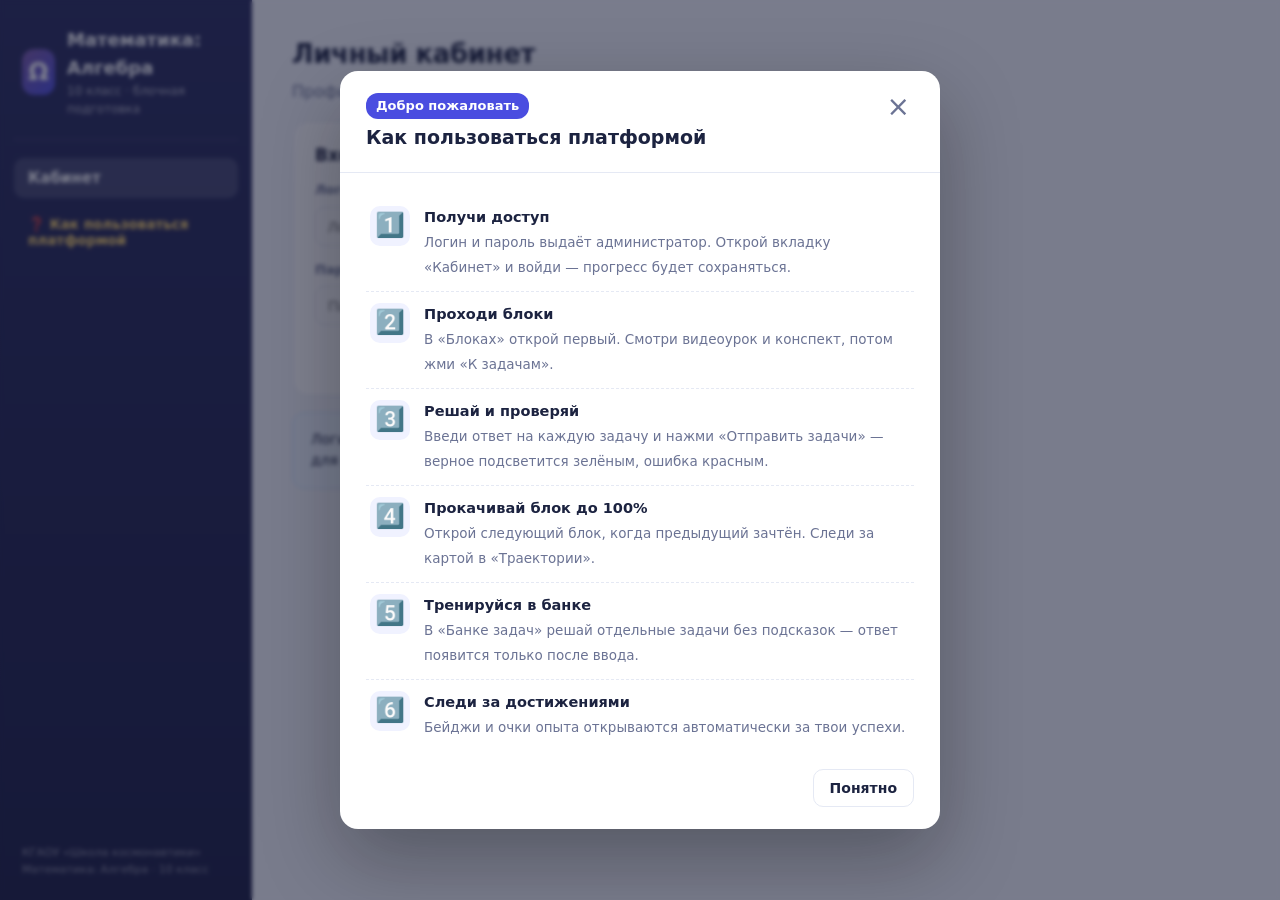
==== commit b2362ee4: "Удалён блок «Блок с преподавателем» (созвон, доска, материалы)" ====
--- a/index.html
+++ b/index.html
@@ -21,9 +21,9 @@
     <nav class="nav">
       <button class="nav-btn" data-view="dashboard">Траектория</button>
       <button class="nav-btn" data-view="modules">Блоки</button>
-      <button class="nav-btn" data-view="meeting" id="meeting-nav-btn">Блок с преподавателем</button>
+      
       <button class="nav-btn" data-view="bank">Банк задач</button>
-      <button class="nav-btn" data-view="kodifikator">Кодификатор ЕГЭ</button>
+      <button class="nav-btn" data-view="kodifikator">Формулы для ЕГЭ</button>
       <button class="nav-btn" data-view="classes" id="classes-nav-btn" style="display:none">Классы</button>
       <button class="nav-btn" data-view="mystats" id="mystats-nav-btn" style="display:none">Моя статистика</button>
       <button class="nav-btn" data-view="achievements">Достижения</button>
@@ -112,84 +112,6 @@
       </div>
     </section>
 
-    <!-- МОДУЛЬ С ПРЕПОДАВАТЕЛЕМ -->
-    <section class="view" id="view-meeting">
-      <div class="view-head">
-        <h2>Блок с преподавателем</h2>
-        <p class="muted">Звонок (телемост), интерактивная доска и учебные материалы — всё связано с текущей темой.</p>
-      </div>
-
-      <div class="meeting-layout">
-
-        <!-- ЛЕВАЯ КОЛОНКА: созвон + доска -->
-        <div class="meeting-left">
-          <div class="panel">
-            <h3>📞 Созвон с преподавателем</h3>
-            <p class="muted" style="font-size:13px;margin-bottom:10px">Открой звонок в телемосте, а ниже используй интерактивную доску.</p>
-            <div class="telemost-box">
-              <div class="telemost-hero">
-                <div class="th-icon">📹</div>
-                <div class="th-title">Звонок в Яндекс.Телемосте</div>
-                <div class="th-sub">Яндекс.Телемост не позволяет встраивать звонок в страницу, поэтому он открывается в отдельной вкладке.</div>
-                <a class="btn btn-primary btn-lg" href="https://telemost.yandex.ru/j/64857306460563" target="_blank" rel="noopener">🔔 Открыть звонок</a>
-              </div>
-            </div>
-          </div>
-
-          <div class="panel" id="main-board-panel">
-            <div class="bb-head">
-              <div>
-                <h3>🎨 Интерактивная доска</h3>
-                <div class="muted" style="font-size:12.5px" id="bb-head-sub">Лист 1</div>
-              </div>
-              <div class="bb-actions">
-                <button class="btn btn-sm bb-btn" id="bb-invert" title="Инвертировать доску (белая/тёмная)">🌗 Инверт</button>
-                <button class="btn btn-sm bb-btn" id="bb-save">💾 Сохранить доску</button>
-              </div>
-            </div>
-
-            <!-- Панель инструментов -->
-            <div class="bb-toolbar">
-              <button class="bb-tool active" data-tool="pen" title="Рисовать">✏️</button>
-              <button class="bb-tool" data-tool="eraser" title="Стирать">🧽</button>
-              <button class="bb-tool" data-tool="rect" title="Прямоугольник">▭</button>
-              <button class="bb-tool" data-tool="ellipse" title="Овал">◯</button>
-              <button class="bb-tool" data-tool="line" title="Линия">╱</button>
-              <button class="bb-tool" data-tool="select" title="Выбрать картинку">🖼</button>
-              <span class="bb-sep"></span>
-              <button class="bb-tool" id="bb-addimg" title="Добавить картинку">➕🖼</button>
-              <span class="bb-sep"></span>
-              <input type="color" id="bb-color" value="#1c2340" title="Цвет маркера">
-              <span class="bb-color-val" id="bb-color-val">#1c2340</span>
-              <span class="bb-sep"></span>
-              <button class="bb-tool" id="bb-new" title="Новый лист">📄</button>
-              <button class="bb-tool" id="bb-undo" title="Отменить">↩️</button>
-              <button class="bb-tool" id="bb-clear" title="Очистить лист">🗑</button>
-              <input type="file" id="bb-imgfile" accept="image/*" hidden>
-            </div>
-
-            <!-- Листы -->
-            <div class="bb-sheets" id="bb-sheets"></div>
-
-            <!-- Холст -->
-            <div class="bb-canvas-wrap">
-              <canvas id="bb-canvas" width="1200" height="700"></canvas>
-            </div>
-          </div>
-        </div>
-
-        <!-- ПРАВАЯ КОЛОНКА: учебные материалы -->
-        <div class="meeting-right">
-          <div class="panel">
-            <h3>📚 Учебные материалы</h3>
-            <p class="muted" style="font-size:13px;margin-bottom:10px">Конспекты, листы и сохранённые доски по теме.</p>
-            <div id="mmaterials-list" class="materials-list"></div>
-          </div>
-        </div>
-
-      </div>
-    </section>
-
     <!-- БАНК ЗАДАЧ -->
     <section class="view" id="view-bank">
       <div class="view-head-row">
@@ -228,8 +150,8 @@
       <div class="kod-hero">
         <div class="kod-hero-icon">📘</div>
         <div class="kod-hero-text">
-          <h2>Кодификатор ЕГЭ по математике</h2>
-          <p class="muted">Официальный кодификатор 2027 г. (ФИПИ). Изучай все формулы по темам и тренируй память на карточках-запоминалках.</p>
+          <h2>Формулы для ЕГЭ по математике</h2>
+          <p class="muted">Все формулы и элементы содержания для профильного ЕГЭ. Изучай по темам и тренируй память на карточках-запоминалках.</p>
         </div>
       </div>
       <div class="kod-toolbar">
@@ -371,6 +293,8 @@
 <script src="pdfkit/pdf-gen.js"></script>
 <script src="katex/katex.min.js"></script>
 <script src="katex/auto-render.min.js"></script>
+<script src="site-config.js"></script>
+<script src="db.js"></script>
 <script src="app.js"></script>
 </body>
 </html>
